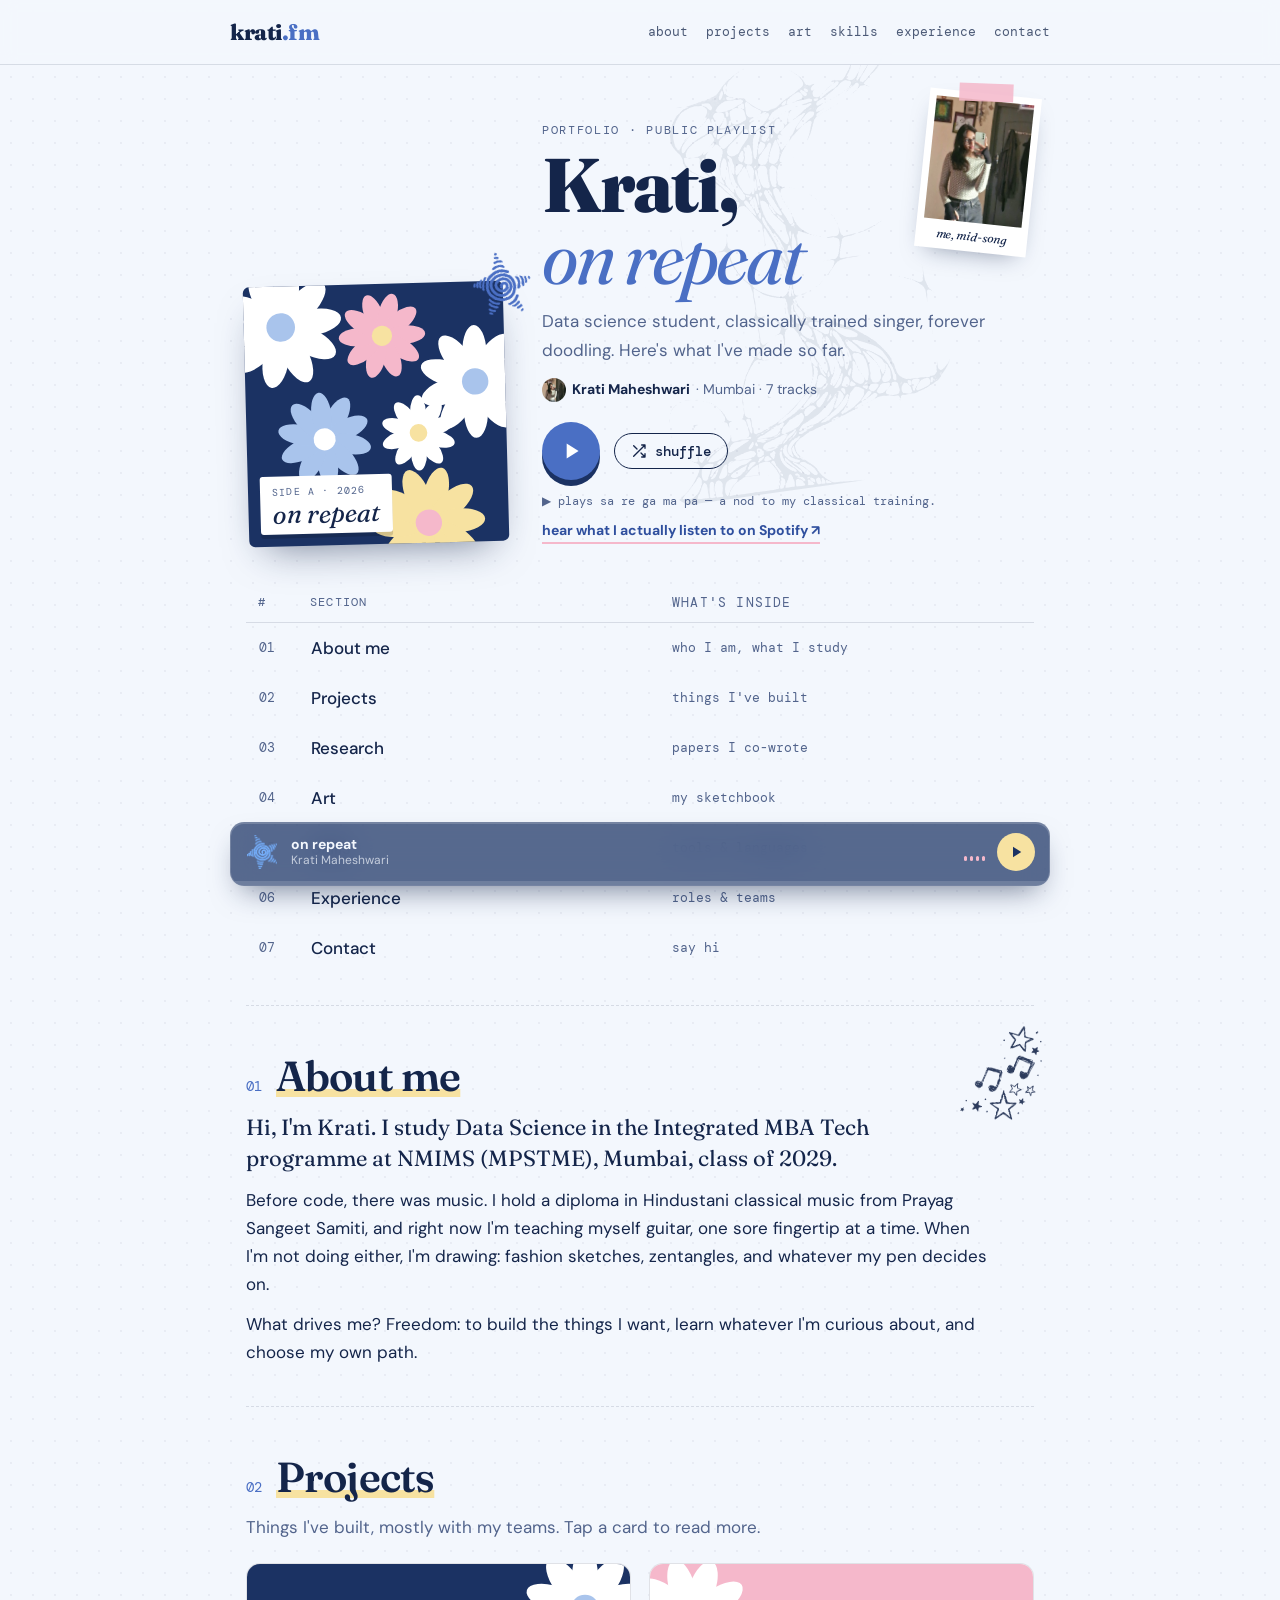
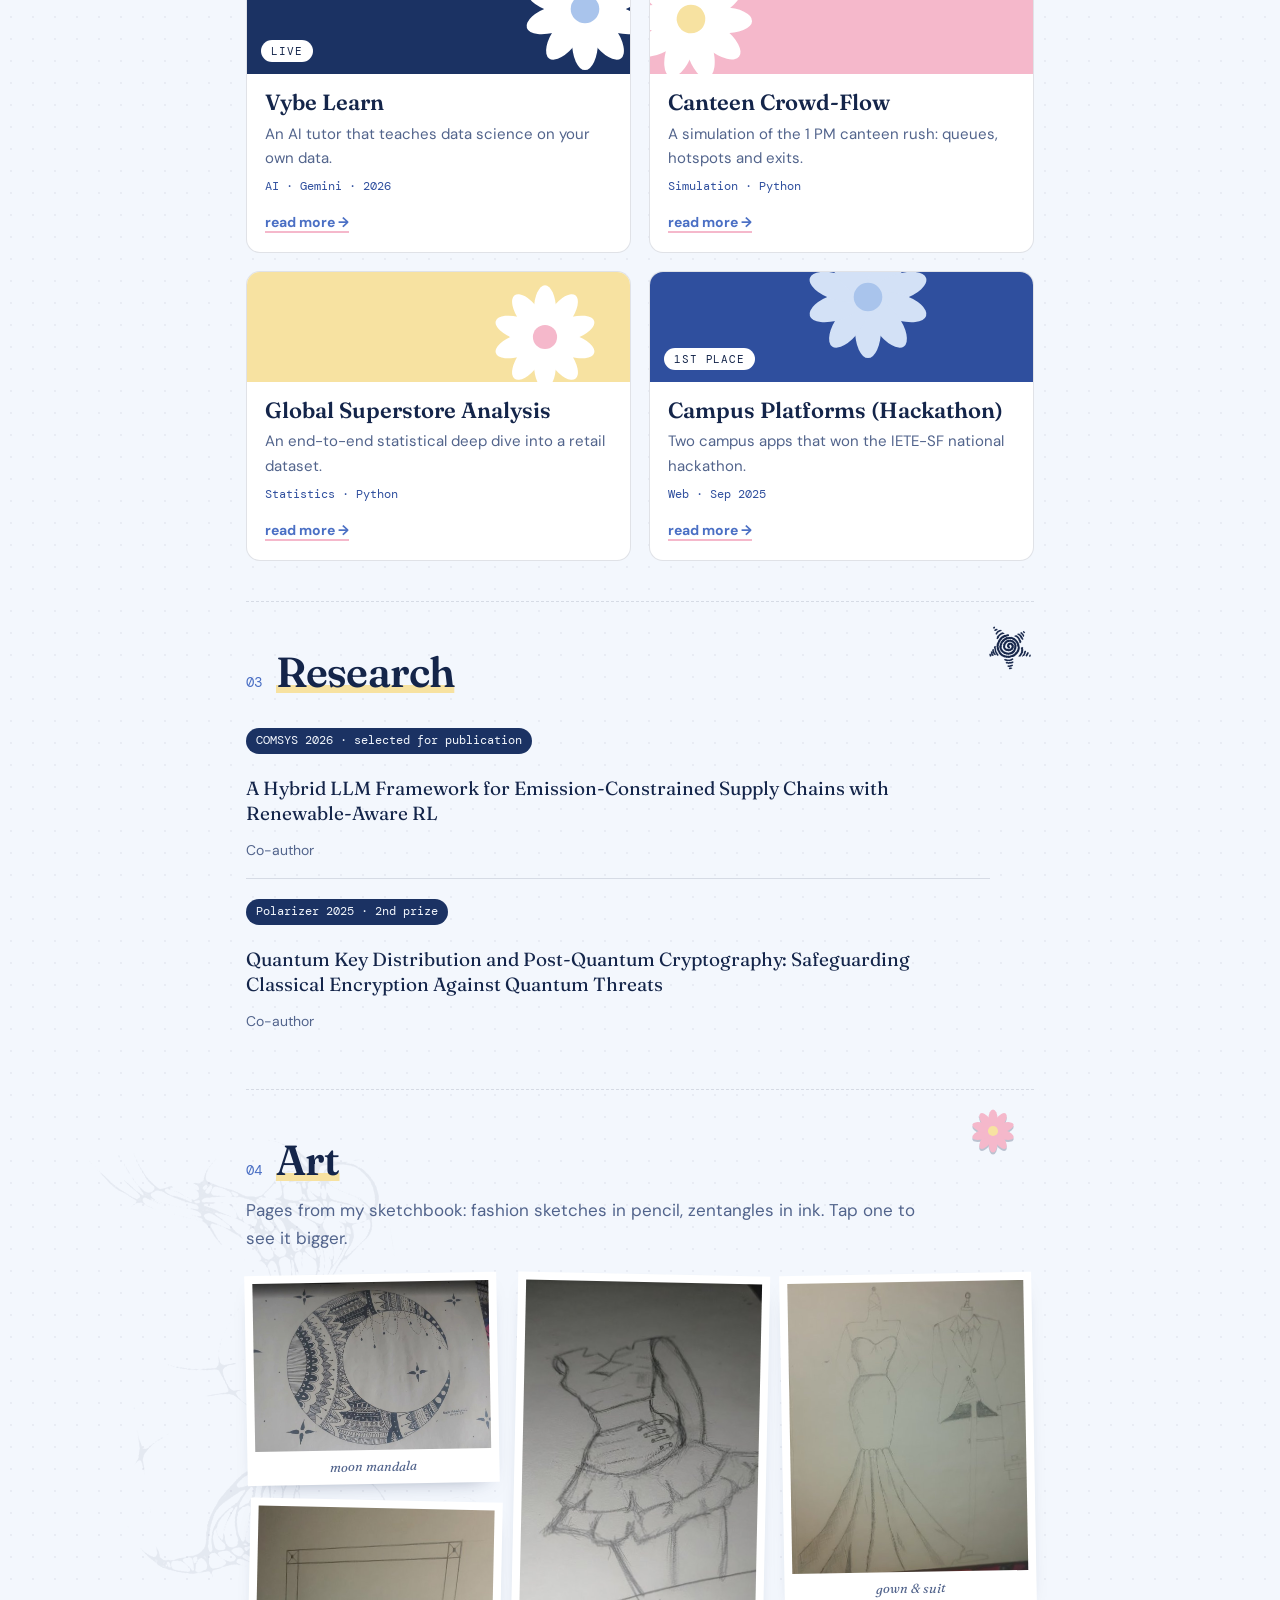
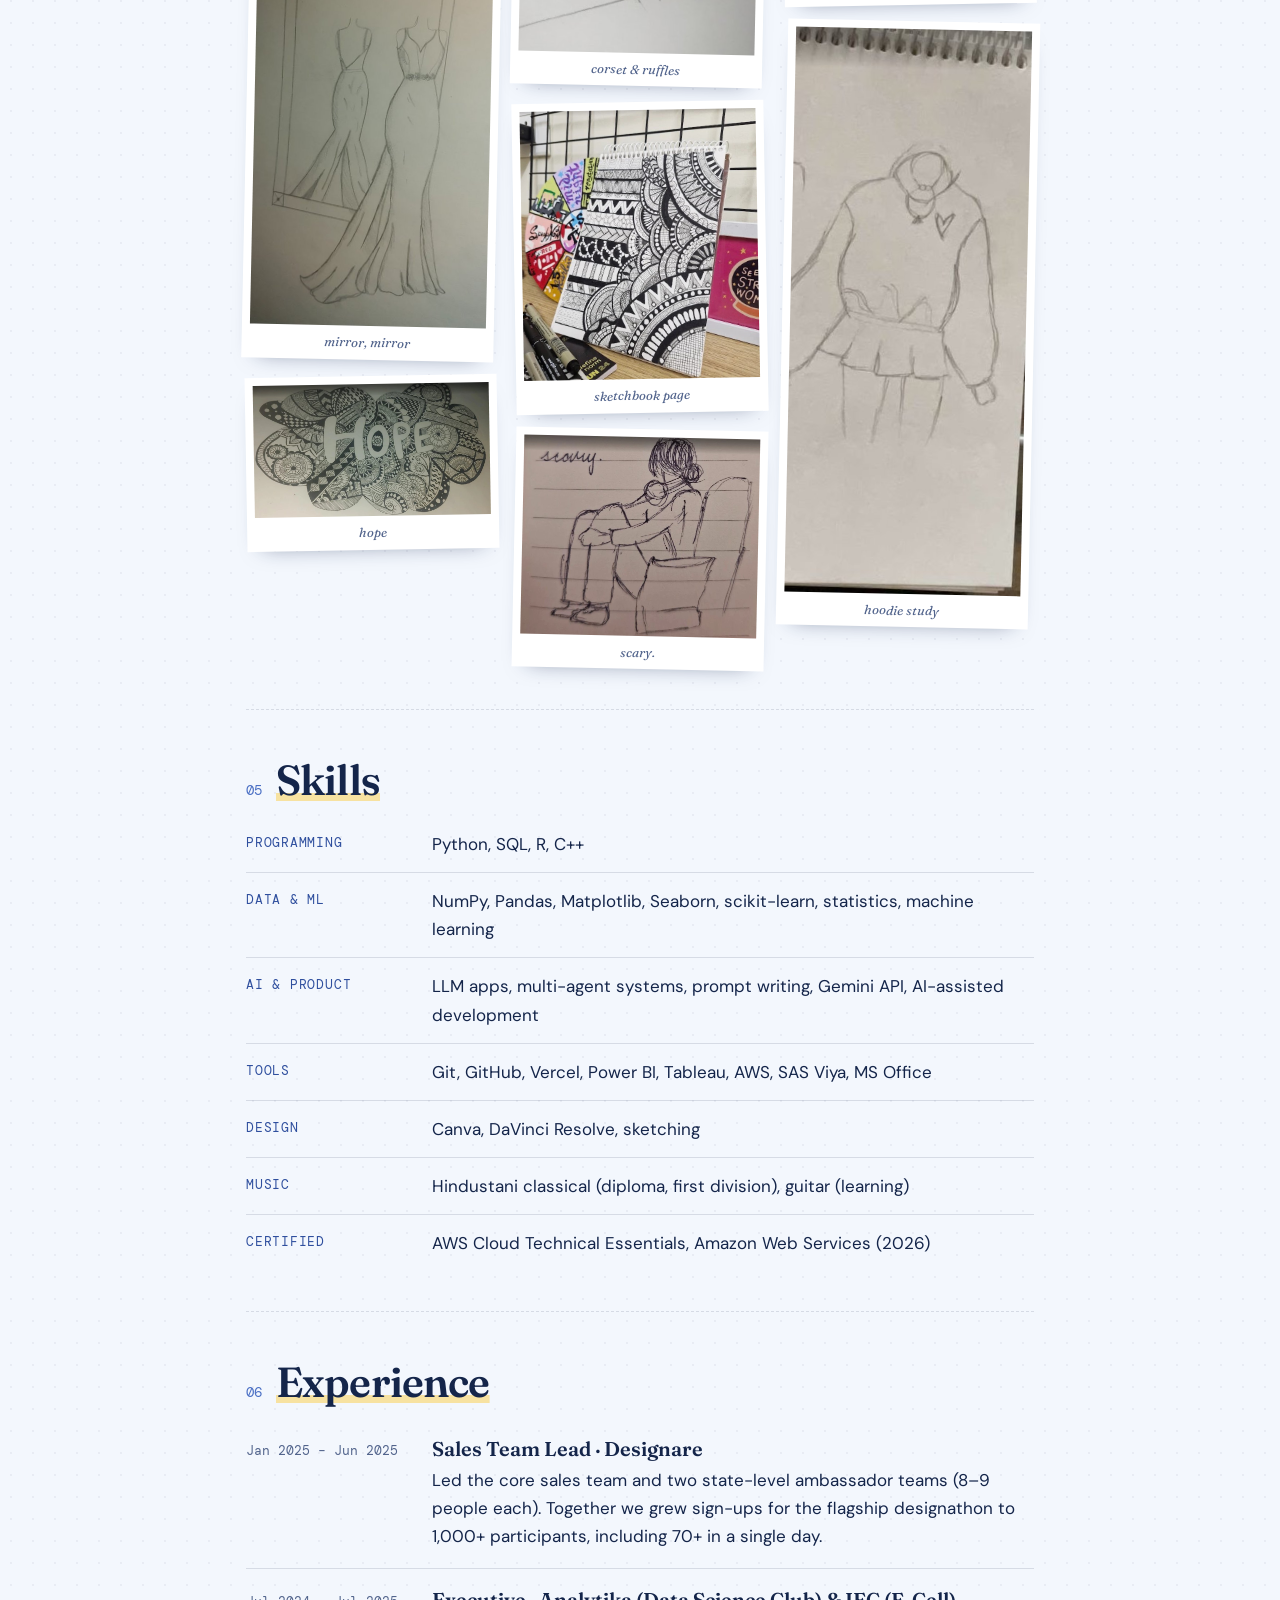
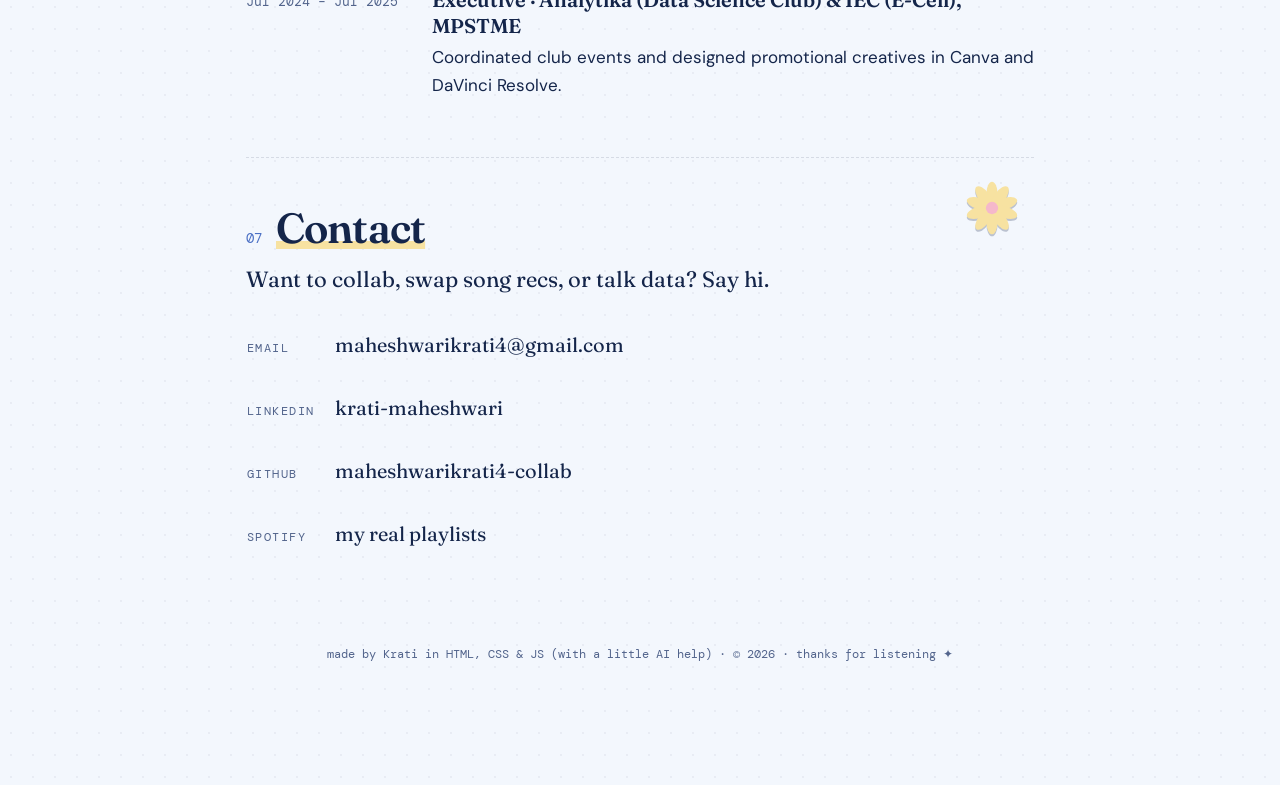
==== index.html @ 5bf576bb "Krati, on repeat: playlist-style portfolio Main page with about, projects, research, art, skills, ex" ====
<!doctype html>
<html lang="en">
<head>
  <meta charset="utf-8">
  <meta name="viewport" content="width=device-width, initial-scale=1">
  <title>Krati, on repeat</title>
  <meta name="description" content="Krati Maheshwari — data science student, musician-in-progress, sketchbook person. A portfolio that plays like a playlist.">
  <link rel="icon" href="assets/spiral-star-blue.png">
  <link rel="preconnect" href="https://fonts.googleapis.com">
  <link rel="preconnect" href="https://fonts.gstatic.com" crossorigin>
  <link href="https://fonts.googleapis.com/css2?family=Fraunces:ital,opsz,wght@0,9..144,400;0,9..144,600;0,9..144,800;1,9..144,400&family=DM+Sans:wght@400;500;700&family=DM+Mono:wght@400;500&display=swap" rel="stylesheet">
  <link rel="stylesheet" href="style.css?v=4">
</head>
<body>

  <!-- reusable daisy sticker, drawn in code -->
  <svg width="0" height="0" style="position:absolute" aria-hidden="true">
    <symbol id="daisy" viewBox="-50 -50 100 100">
      <g fill="var(--petal, #ffffff)">
        <ellipse rx="10" ry="22" cy="-25"/>
        <ellipse rx="10" ry="22" cy="-25" transform="rotate(36)"/>
        <ellipse rx="10" ry="22" cy="-25" transform="rotate(72)"/>
        <ellipse rx="10" ry="22" cy="-25" transform="rotate(108)"/>
        <ellipse rx="10" ry="22" cy="-25" transform="rotate(144)"/>
        <ellipse rx="10" ry="22" cy="-25" transform="rotate(180)"/>
        <ellipse rx="10" ry="22" cy="-25" transform="rotate(216)"/>
        <ellipse rx="10" ry="22" cy="-25" transform="rotate(252)"/>
        <ellipse rx="10" ry="22" cy="-25" transform="rotate(288)"/>
        <ellipse rx="10" ry="22" cy="-25" transform="rotate(324)"/>
      </g>
      <circle r="11" fill="var(--heart, #a9c4ec)"/>
    </symbol>
  </svg>

  <header class="topbar">
    <a class="brand" href="#top">krati<span>.fm</span></a>
    <nav aria-label="Sections">
      <a href="#about">about</a>
      <a href="#projects">projects</a>
      <a href="#art">art</a>
      <a href="#skills">skills</a>
      <a href="#experience">experience</a>
      <a href="#contact">contact</a>
    </nav>
  </header>

  <main id="top">

    <!-- ===== ALBUM HEADER ===== -->
    <section class="album">
      <img class="flow flow-hero" src="assets/flow-lines.png" alt="" aria-hidden="true">
      <div class="cover" aria-label="Playlist cover: white daisies on navy">
        <svg class="d d1"><use href="#daisy"/></svg>
        <svg class="d d2"><use href="#daisy"/></svg>
        <svg class="d d3"><use href="#daisy"/></svg>
        <svg class="d d4"><use href="#daisy"/></svg>
        <svg class="d d5"><use href="#daisy"/></svg>
        <svg class="d d6"><use href="#daisy"/></svg>
        <div class="cover-label">
          <span class="cover-kicker">side A · 2026</span>
          <span class="cover-title">on repeat</span>
        </div>
      </div>

      <div class="album-meta">
        <p class="eyebrow">portfolio · public playlist</p>
        <h1>Krati,<br><em>on repeat</em></h1>
        <p class="album-sub">Data science student, classically trained singer, forever doodling. Here's what I've made so far.</p>
        <p class="album-facts">
          <img class="avatar" src="assets/krati.jpg" alt="">
          <strong>Krati Maheshwari</strong> · Mumbai · 7 tracks
        </p>
        <div class="controls">
          <button class="play-big" id="playBig" aria-label="Play a little sargam">
            <svg viewBox="0 0 24 24" aria-hidden="true"><path class="icon-play" d="M8 5v14l11-7z"/><path class="icon-pause" d="M7 5h4v14H7zM13 5h4v14h-4z"/></svg>
          </button>
          <button class="ghost" id="shuffle" aria-label="Jump to a random section">
            <svg viewBox="0 0 24 24" aria-hidden="true"><path d="M16 3h5v5M4 20 21 3M21 16v5h-5M15 15l6 6M4 4l5 5" fill="none" stroke="currentColor" stroke-width="2" stroke-linecap="round" stroke-linejoin="round"/></svg>
            shuffle
          </button>
        </div>
        <p class="hint" id="hint">▶ plays sa re ga ma pa — a nod to my classical training.</p>
        <a class="spotify-link" href="https://open.spotify.com/user/66pj2uxs1p2r9oo7cxv0nlasn" target="_blank" rel="noopener">hear what I actually listen to on Spotify ↗</a>
      </div>

      <figure class="polaroid">
        <img src="assets/krati.jpg" alt="Mirror selfie of Krati in a cream knit top">
        <figcaption>me, mid-song</figcaption>
      </figure>
      <img class="sticker s-spiral" src="assets/spiral-star-blue.png" alt="" aria-hidden="true">
    </section>

    <!-- ===== TRACKLIST (doubles as the table of contents) ===== -->
    <section class="tracklist" aria-label="What's on this page">
      <div class="tl-head" aria-hidden="true">
        <span>#</span><span>section</span><span class="tl-album">what's inside</span>
      </div>
      <ol>
        <li><a href="#about"><span class="n">01</span><span class="t">About me</span><span class="tl-album">who I am, what I study</span></a></li>
        <li><a href="#projects"><span class="n">02</span><span class="t">Projects</span><span class="tl-album">things I've built</span></a></li>
        <li><a href="#research"><span class="n">03</span><span class="t">Research</span><span class="tl-album">papers I co-wrote</span></a></li>
        <li><a href="#art"><span class="n">04</span><span class="t">Art</span><span class="tl-album">my sketchbook</span></a></li>
        <li><a href="#skills"><span class="n">05</span><span class="t">Skills</span><span class="tl-album">tools &amp; languages</span></a></li>
        <li><a href="#experience"><span class="n">06</span><span class="t">Experience</span><span class="tl-album">roles &amp; teams</span></a></li>
        <li><a href="#contact"><span class="n">07</span><span class="t">Contact</span><span class="tl-album">say hi</span></a></li>
      </ol>
    </section>

    <!-- ===== 01 ABOUT ===== -->
    <section class="track" id="about" data-title="About me">
      <header class="track-head"><span class="n">01</span><h2>About me</h2></header>
      <div class="track-body">
        <p class="lead">Hi, I'm Krati. I study Data Science in the Integrated MBA Tech programme at NMIMS (MPSTME), Mumbai, class of 2029.</p>
        <p>Before code, there was music. I hold a diploma in Hindustani classical music from Prayag Sangeet Samiti, and right now I'm teaching myself guitar, one sore fingertip at a time. When I'm not doing either, I'm drawing: fashion sketches, zentangles, and whatever my pen decides on.</p>
        <p>What drives me? Freedom: to build the things I want, learn whatever I'm curious about, and choose my own path.</p>
      </div>
      <img class="sticker s-notes" src="assets/notes-doodle.png" alt="" aria-hidden="true">
    </section>

    <!-- ===== 02 PROJECTS ===== -->
    <section class="track" id="projects" data-title="Projects">
      <header class="track-head"><span class="n">02</span><h2>Projects</h2></header>
      <p class="section-sub">Things I've built, mostly with my teams. Tap a card to read more.</p>
      <div class="cards">
        <a class="card" href="projects/vybe-learn.html">
          <div class="card-cover c1">
            <svg class="cd"><use href="#daisy"/></svg>
            <span class="card-pill">live</span>
          </div>
          <div class="card-body">
            <h3>Vybe Learn</h3>
            <p>An AI tutor that teaches data science on your own data.</p>
            <span class="card-meta">AI · Gemini · 2026</span>
            <span class="card-more">read more →</span>
          </div>
        </a>
        <a class="card" href="projects/canteen-crowd-flow.html">
          <div class="card-cover c2"><svg class="cd"><use href="#daisy"/></svg></div>
          <div class="card-body">
            <h3>Canteen Crowd-Flow</h3>
            <p>A simulation of the 1 PM canteen rush: queues, hotspots and exits.</p>
            <span class="card-meta">Simulation · Python</span>
            <span class="card-more">read more →</span>
          </div>
        </a>
        <a class="card" href="projects/global-superstore.html">
          <div class="card-cover c3"><svg class="cd"><use href="#daisy"/></svg></div>
          <div class="card-body">
            <h3>Global Superstore Analysis</h3>
            <p>An end-to-end statistical deep dive into a retail dataset.</p>
            <span class="card-meta">Statistics · Python</span>
            <span class="card-more">read more →</span>
          </div>
        </a>
        <a class="card" href="projects/campus-hackathon.html">
          <div class="card-cover c4">
            <svg class="cd"><use href="#daisy"/></svg>
            <span class="card-pill">1st place</span>
          </div>
          <div class="card-body">
            <h3>Campus Platforms (Hackathon)</h3>
            <p>Two campus apps that won the IETE-SF national hackathon.</p>
            <span class="card-meta">Web · Sep 2025</span>
            <span class="card-more">read more →</span>
          </div>
        </a>
      </div>
    </section>

    <!-- ===== 03 RESEARCH ===== -->
    <section class="track" id="research" data-title="Research">
      <header class="track-head"><span class="n">03</span><h2>Research</h2></header>
      <div class="track-body">
        <div class="paper">
          <p class="badge">COMSYS 2026 · selected for publication</p>
          <p class="paper-title">A Hybrid LLM Framework for Emission-Constrained Supply Chains with Renewable-Aware RL</p>
          <p class="muted">Co-author</p>
        </div>
        <div class="paper">
          <p class="badge">Polarizer 2025 · 2nd prize</p>
          <p class="paper-title">Quantum Key Distribution and Post-Quantum Cryptography: Safeguarding Classical Encryption Against Quantum Threats</p>
          <p class="muted">Co-author</p>
        </div>
      </div>
      <img class="sticker s-spiral-sm" src="assets/spiral-star.png" alt="" aria-hidden="true">
    </section>

    <!-- ===== 04 ART ===== -->
    <section class="track" id="art" data-title="Art">
      <img class="flow flow-art" src="assets/flow-lines.png" alt="" aria-hidden="true">
      <header class="track-head"><span class="n">04</span><h2>Art</h2></header>
      <p class="section-sub">Pages from my sketchbook: fashion sketches in pencil, zentangles in ink. Tap one to see it bigger.</p>
      <div class="gallery">
        <button class="art-item" data-full="assets/art/moon-mandala.jpg"><img src="assets/art/moon-mandala.jpg" alt="Ink mandala in the shape of a crescent moon with four-point stars" loading="lazy"><span>moon mandala</span></button>
        <button class="art-item" data-full="assets/art/gowns-frame.jpg"><img src="assets/art/gowns-frame.jpg" alt="Pencil sketch of a mermaid gown in front of a mirror showing its open back" loading="lazy"><span>mirror, mirror</span></button>
        <button class="art-item" data-full="assets/art/hope-zentangle.jpg"><img src="assets/art/hope-zentangle.jpg" alt="Zentangle cloud of patterns surrounding the word HOPE" loading="lazy"><span>hope</span></button>
        <button class="art-item" data-full="assets/art/corset-sketch.jpg"><img src="assets/art/corset-sketch.jpg" alt="Pencil sketch of a corset top with a ruffled skirt" loading="lazy"><span>corset &amp; ruffles</span></button>
        <button class="art-item" data-full="assets/art/sketchbook-zentangle.jpg"><img src="assets/art/sketchbook-zentangle.jpg" alt="Black and white zentangle page in a spiral sketchbook" loading="lazy"><span>sketchbook page</span></button>
        <button class="art-item" data-full="assets/art/scary-sketch.jpg"><img src="assets/art/scary-sketch.jpg" alt="Pen sketch of a girl with headphones hugging her knees on a chair, labelled scary" loading="lazy"><span>scary.</span></button>
        <button class="art-item" data-full="assets/art/gown-and-suit.jpg"><img src="assets/art/gown-and-suit.jpg" alt="Pencil sketch of a strapless gown and a suit on mannequins" loading="lazy"><span>gown &amp; suit</span></button>
        <button class="art-item" data-full="assets/art/hoodie-sketch.jpg"><img src="assets/art/hoodie-sketch.jpg" alt="Pencil sketch of an oversized hoodie with a heart and a short skirt" loading="lazy"><span>hoodie study</span></button>
      </div>
      <svg class="sticker-svg s-daisy-b" aria-hidden="true"><use href="#daisy"/></svg>
    </section>

    <!-- ===== 05 SKILLS ===== -->
    <section class="track" id="skills" data-title="Skills">
      <header class="track-head"><span class="n">05</span><h2>Skills</h2></header>
      <dl class="skill-list">
        <div><dt>Programming</dt><dd>Python, SQL, R, C++</dd></div>
        <div><dt>Data &amp; ML</dt><dd>NumPy, Pandas, Matplotlib, Seaborn, scikit-learn, statistics, machine learning</dd></div>
        <div><dt>AI &amp; product</dt><dd>LLM apps, multi-agent systems, prompt writing, Gemini API, AI-assisted development</dd></div>
        <div><dt>Tools</dt><dd>Git, GitHub, Vercel, Power BI, Tableau, AWS, SAS Viya, MS Office</dd></div>
        <div><dt>Design</dt><dd>Canva, DaVinci Resolve, sketching</dd></div>
        <div><dt>Music</dt><dd>Hindustani classical (diploma, first division), guitar (learning)</dd></div>
        <div><dt>Certified</dt><dd>AWS Cloud Technical Essentials, Amazon Web Services (2026)</dd></div>
      </dl>
    </section>

    <!-- ===== 06 EXPERIENCE ===== -->
    <section class="track" id="experience" data-title="Experience">
      <header class="track-head"><span class="n">06</span><h2>Experience</h2></header>
      <ol class="timeline">
        <li>
          <span class="when">Jan 2025 – Jun 2025</span>
          <div>
            <h3>Sales Team Lead · Designare</h3>
            <p>Led the core sales team and two state-level ambassador teams (8–9 people each). Together we grew sign-ups for the flagship designathon to 1,000+ participants, including 70+ in a single day.</p>
          </div>
        </li>
        <li>
          <span class="when">Jul 2024 – Jul 2025</span>
          <div>
            <h3>Executive · Analytika (Data Science Club) &amp; IEC (E-Cell), MPSTME</h3>
            <p>Coordinated club events and designed promotional creatives in Canva and DaVinci Resolve.</p>
          </div>
        </li>
      </ol>
    </section>

    <!-- ===== 07 CONTACT ===== -->
    <section class="track outro" id="contact" data-title="Contact">
      <header class="track-head"><span class="n">07</span><h2>Contact</h2></header>
      <div class="track-body">
        <p class="lead">Want to collab, swap song recs, or talk data? Say hi.</p>
        <ul class="contact">
          <li><a href="mailto:maheshwarikrati4@gmail.com"><span>email</span>maheshwarikrati4@gmail.com</a></li>
          <li><a href="https://www.linkedin.com/in/krati-maheshwari-b14067314" target="_blank" rel="noopener"><span>linkedin</span>krati-maheshwari</a></li>
          <li><a href="https://github.com/maheshwarikrati4-collab" target="_blank" rel="noopener"><span>github</span>maheshwarikrati4-collab</a></li>
          <li><a href="https://open.spotify.com/user/66pj2uxs1p2r9oo7cxv0nlasn" target="_blank" rel="noopener"><span>spotify</span>my real playlists</a></li>
        </ul>
      </div>
      <svg class="sticker-svg s-daisy-c" aria-hidden="true"><use href="#daisy"/></svg>
    </section>

    <footer class="foot">
      <p>made by Krati in HTML, CSS &amp; JS (with a little AI help) · © 2026 · thanks for listening ✦</p>
    </footer>
  </main>

  <!-- art lightbox -->
  <dialog class="lightbox" id="lightbox">
    <button class="lb-close" aria-label="Close">×</button>
    <img id="lbImg" src="assets/art/moon-mandala.jpg" alt="">
    <p id="lbCap"></p>
  </dialog>

  <!-- ===== NOW PLAYING BAR ===== -->
  <div class="nowbar" role="region" aria-label="Now playing">
    <img class="nb-cover" src="assets/spiral-star-blue.png" alt="" aria-hidden="true">
    <div class="nb-text">
      <span class="nb-title" id="nbTitle">on repeat</span>
      <span class="nb-artist">Krati Maheshwari</span>
    </div>
    <div class="eq" aria-hidden="true"><i></i><i></i><i></i><i></i></div>
    <button class="nb-play" id="playSmall" aria-label="Play a little sargam">
      <svg viewBox="0 0 24 24" aria-hidden="true"><path class="icon-play" d="M8 5v14l11-7z"/><path class="icon-pause" d="M7 5h4v14H7zM13 5h4v14h-4z"/></svg>
    </button>
    <div class="nb-progress" aria-hidden="true"><span id="nbBar"></span></div>
  </div>

  <script src="script.js?v=4"></script>
  <script src="notes.js?v=4"></script>
</body>
</html>
---- style.css ----
/* shades of blue, with pink and butter-yellow accents */
:root {
  --paper: #f3f7fd;
  --paper-2: #e3ecf9;
  --white: #ffffff;
  --ink: #14254a;
  --ink-soft: #52648c;
  --navy: #1b3263;
  --blue: #4a6fc4;
  --blue-deep: #2f4f9e;
  --sky: #a9c4ec;
  --powder: #d3e1f6;
  --pink: #f5b8cb;
  --pink-soft: #fbe1e9;
  --butter: #f7e2a1;
  --butter-soft: #fcf1cf;
  --line: rgba(20, 37, 74, 0.13);

  --serif: "Fraunces", Georgia, serif;
  --sans: "DM Sans", system-ui, sans-serif;
  --mono: "DM Mono", ui-monospace, monospace;

  --wrap: 820px;
}

* { box-sizing: border-box; margin: 0; padding: 0; }

html { scroll-behavior: smooth; scroll-padding-top: 72px; }

body {
  background: var(--paper);
  color: var(--ink);
  font-family: var(--sans);
  font-size: 17px;
  line-height: 1.65;
  overflow-x: clip;
  padding-bottom: 96px; /* room for the now-playing bar */
  background-image: radial-gradient(rgba(20, 37, 74, 0.05) 1px, transparent 1px);
  background-size: 22px 22px;
}

img { max-width: 100%; display: block; }
a { color: inherit; }
em { font-style: italic; }
button { font: inherit; }

/* ---------- top bar ---------- */
.topbar {
  position: sticky; top: 0; z-index: 20;
  display: flex; justify-content: space-between; align-items: center;
  gap: 16px;
  padding: 14px max(16px, calc((100vw - var(--wrap)) / 2));
  background: color-mix(in srgb, var(--paper) 88%, transparent);
  backdrop-filter: blur(8px);
  border-bottom: 1px solid var(--line);
}
.brand { font-family: var(--serif); font-weight: 800; font-size: 22px; text-decoration: none; letter-spacing: -0.02em; flex-shrink: 0; }
.brand span { color: var(--blue); }
.topbar nav { display: flex; gap: 18px; font-family: var(--mono); font-size: 13px; overflow-x: auto; scrollbar-width: none; }
.topbar nav::-webkit-scrollbar { display: none; }
.topbar nav a { text-decoration: none; opacity: .75; white-space: nowrap; }
.topbar nav a:hover { opacity: 1; color: var(--blue); }

main { max-width: var(--wrap); margin: 0 auto; padding: 0 16px; position: relative; }

/* ---------- album header ---------- */
.album {
  position: relative;
  display: grid;
  grid-template-columns: 260px 1fr;
  gap: 36px;
  align-items: end;
  padding: 56px 0 40px;
}

.cover {
  position: relative;
  aspect-ratio: 1;
  background: var(--navy);
  border-radius: 6px;
  overflow: hidden;
  box-shadow: 0 18px 40px -18px rgba(20, 37, 74, .6);
  transform: rotate(-1.5deg);
}
.cover .d { position: absolute; }
.cover .d1 { left: -28px; top: -24px; width: 130px; height: 130px; transform: rotate(10deg); }
.cover .d2 { left: 92px; top: 6px; width: 92px; height: 92px; transform: rotate(-20deg); --petal: var(--pink); --heart: var(--butter); }
.cover .d3 { right: -30px; top: 40px; width: 120px; height: 120px; }
.cover .d4 { left: 28px; top: 104px; width: 100px; height: 100px; transform: rotate(30deg); --petal: var(--sky); --heart: var(--white); }
.cover .d5 { left: 132px; top: 110px; width: 80px; height: 80px; --heart: var(--butter); }
.cover .d6 { right: 20px; bottom: -40px; width: 120px; height: 120px; transform: rotate(15deg); --petal: var(--butter); --heart: var(--pink); }
.cover-label {
  position: absolute; left: 12px; bottom: 12px;
  background: var(--white);
  padding: 8px 12px 6px;
  border-radius: 3px;
  display: flex; flex-direction: column;
  box-shadow: 0 4px 0 rgba(0,0,0,.15);
}
.cover-kicker { font-family: var(--mono); font-size: 10px; letter-spacing: .12em; text-transform: uppercase; color: var(--ink-soft); }
.cover-title { font-family: var(--serif); font-style: italic; font-size: 26px; line-height: 1.05; }

.eyebrow { font-family: var(--mono); font-size: 12px; letter-spacing: .14em; text-transform: uppercase; color: var(--ink-soft); }
.album h1 {
  font-family: var(--serif);
  font-weight: 800;
  font-size: clamp(44px, 8vw, 76px);
  line-height: .95;
  letter-spacing: -0.03em;
  margin: 8px 0 14px;
}
.album h1 em { font-weight: 400; color: var(--blue); }
.album-sub { color: var(--ink-soft); max-width: 38ch; }
.album-facts { display: flex; align-items: center; flex-wrap: wrap; gap: 6px; font-size: 14px; margin-top: 14px; color: var(--ink-soft); }
.album-facts strong { color: var(--ink); }
.avatar { width: 24px; height: 24px; border-radius: 50%; object-fit: cover; object-position: 50% 20%; }

.controls { display: flex; align-items: center; gap: 14px; margin-top: 20px; }
.play-big {
  width: 58px; height: 58px; border-radius: 50%; border: 0; cursor: pointer;
  background: var(--blue); color: var(--white);
  display: grid; place-items: center;
  box-shadow: 0 6px 0 var(--navy);
  transition: transform .15s ease, box-shadow .15s ease;
}
.play-big:hover { transform: translateY(-2px); }
.play-big:active { transform: translateY(3px); box-shadow: 0 2px 0 var(--navy); }
.play-big svg, .nb-play svg { width: 26px; height: 26px; fill: currentColor; }
.icon-pause { display: none; }
.is-playing .icon-play { display: none; }
.is-playing .icon-pause { display: inline; }

.ghost {
  display: inline-flex; align-items: center; gap: 8px;
  font: 500 14px var(--mono);
  background: transparent; color: var(--ink);
  border: 1.5px solid var(--ink); border-radius: 999px;
  padding: 8px 16px; cursor: pointer;
}
.ghost svg { width: 16px; height: 16px; }
.ghost:hover { background: var(--ink); color: var(--paper); }
.hint { font-family: var(--mono); font-size: 12px; color: var(--ink-soft); margin-top: 12px; }
.spotify-link {
  display: inline-block; margin-top: 8px; font-size: 14px; font-weight: 700;
  color: var(--blue-deep); text-decoration: none; border-bottom: 2px solid var(--pink);
}
.spotify-link:hover { color: var(--blue); }

/* small polaroid — present, not the headline */
.polaroid {
  position: absolute; right: 0; top: 28px;
  width: 112px;
  background: var(--white);
  padding: 7px 7px 6px;
  box-shadow: 0 10px 24px -12px rgba(20,37,74,.5);
  transform: rotate(6deg);
}
.polaroid::before { /* washi tape */
  content: ""; position: absolute; left: 50%; top: -10px;
  width: 54px; height: 18px; transform: translateX(-50%) rotate(-4deg);
  background: color-mix(in srgb, var(--pink) 85%, transparent);
}
.polaroid img { aspect-ratio: 4/5; object-fit: cover; object-position: 50% 25%; }
.polaroid figcaption { font-family: var(--serif); font-style: italic; font-size: 12px; text-align: center; margin-top: 4px; }

/* the flowing line drawing, used as a quiet background design */
.flow { position: absolute; pointer-events: none; user-select: none; opacity: .09; z-index: -1; }
.flow-hero { width: 300px; right: 90px; top: -10px; transform: rotate(-8deg); }
.flow-art { width: 360px; left: -140px; top: 40px; transform: scaleX(-1) rotate(10deg); opacity: .07; }

/* ---------- stickers ---------- */
.sticker, .sticker-svg { position: absolute; pointer-events: none; user-select: none; }
.s-spiral { width: 54px; left: 228px; bottom: 268px; transform: rotate(12deg); }
.s-notes { width: 74px; right: -6px; top: 18px; transform: rotate(8deg); opacity: .9; }
.s-spiral-sm { width: 40px; right: 6px; top: 22px; transform: rotate(-14deg); }
.sticker-svg { --petal: var(--white); --heart: var(--blue); width: 46px; height: 46px; filter: drop-shadow(0 2px 0 rgba(20,37,74,.25)); }
.s-daisy-b { right: 18px; top: 18px; --petal: var(--pink); --heart: var(--butter); }
.s-daisy-c { right: 14px; top: 22px; width: 56px; height: 56px; --petal: var(--butter); --heart: var(--pink); }

/* ---------- tracklist / table of contents ---------- */
.tracklist { padding: 8px 0 32px; }
.tl-head, .tracklist a {
  display: grid;
  grid-template-columns: 40px 1fr 1fr;
  gap: 12px; align-items: center;
}
.tl-head {
  font-family: var(--mono); font-size: 12px; letter-spacing: .1em; text-transform: uppercase;
  color: var(--ink-soft); padding: 0 12px 8px; border-bottom: 1px solid var(--line);
}
.tracklist ol { list-style: none; }
.tracklist a {
  text-decoration: none; padding: 10px 12px; border-radius: 8px;
  transition: background .15s ease;
}
.tracklist a:hover { background: var(--paper-2); }
.tracklist a.active { background: var(--pink-soft); }
.tracklist .n, .tl-album { font-family: var(--mono); font-size: 13px; color: var(--ink-soft); }
.tracklist .t { font-weight: 500; }
.tracklist a.active .t, .tracklist a.active .n { color: var(--blue); }

/* ---------- each section ---------- */
.track {
  position: relative;
  padding: 48px 0 40px;
  border-top: 1px dashed var(--line);
}
.track-head { display: flex; align-items: baseline; gap: 14px; margin-bottom: 14px; padding-right: 64px; }
.track-head .n { font-family: var(--mono); font-size: 14px; color: var(--blue); }
.track-head h2 {
  font-family: var(--serif); font-weight: 600;
  font-size: clamp(30px, 5vw, 42px); line-height: 1.05; letter-spacing: -0.02em;
}
.section-sub { color: var(--ink-soft); margin-bottom: 22px; max-width: 56ch; }

.track-body { max-width: 62ch; }
.track-body p + p { margin-top: 12px; }
.lead { font-family: var(--serif); font-size: 22px; line-height: 1.4; }
.badge {
  display: inline-block; font-family: var(--mono); font-size: 12px;
  background: var(--navy); color: var(--paper);
  padding: 3px 10px; border-radius: 999px; margin-bottom: 10px;
}
.muted { color: var(--ink-soft); font-size: 14px; }

/* project cards */
.cards { display: grid; grid-template-columns: 1fr 1fr; gap: 18px; }
.card {
  display: flex; flex-direction: column;
  background: var(--white); border: 1px solid var(--line); border-radius: 14px;
  overflow: hidden; text-decoration: none;
  transition: transform .2s ease, box-shadow .2s ease;
}
.card:hover, .card:focus-visible { transform: translateY(-4px) rotate(-.4deg); box-shadow: 0 16px 30px -18px rgba(20,37,74,.55); }
.card-cover { position: relative; height: 110px; overflow: hidden; }
.card-cover .cd { position: absolute; width: 130px; height: 130px; right: -20px; top: -20px; }
.c1 { background: var(--navy); }
.c2 { background: var(--pink); --heart: var(--butter); }
.c3 { background: var(--butter); --heart: var(--pink); }
.c4 { background: var(--blue-deep); --petal: var(--powder); }
.c2 .cd { left: -24px; right: auto; top: -10px; transform: rotate(20deg); }
.c3 .cd { right: 30px; top: 10px; width: 110px; height: 110px; }
.c4 .cd { left: 40%; right: auto; top: -40px; }
.card-pill {
  position: absolute; left: 14px; bottom: 12px;
  font-family: var(--mono); font-size: 11px; letter-spacing: .08em; text-transform: uppercase;
  background: var(--white); color: var(--ink); padding: 2px 10px; border-radius: 999px;
}
.card-body { padding: 16px 18px 18px; display: flex; flex-direction: column; gap: 6px; flex: 1; }
.card-body h3 { font-family: var(--serif); font-weight: 600; font-size: 22px; line-height: 1.15; }
.card-body p { font-size: 15px; color: var(--ink-soft); }
.card-meta { font-family: var(--mono); font-size: 12px; color: var(--blue-deep); }
.card-more { margin-top: auto; padding-top: 8px; font-weight: 700; font-size: 14px; color: var(--blue); }

/* research */
.paper { padding: 16px 0; border-bottom: 1px solid var(--line); }
.paper:last-child { border-bottom: 0; }
.paper-title { font-family: var(--serif); font-size: 19px; line-height: 1.35; }

/* art gallery */
.gallery { columns: 3 200px; column-gap: 16px; }
.art-item {
  display: block; width: 100%; margin: 0 0 16px; break-inside: avoid;
  background: var(--white); border: 0; padding: 8px 8px 6px; cursor: zoom-in;
  box-shadow: 0 10px 22px -16px rgba(20,37,74,.55);
  transition: transform .2s ease;
  text-align: center;
}
.art-item:nth-child(odd) { transform: rotate(-1deg); }
.art-item:nth-child(even) { transform: rotate(1.2deg); }
.art-item:hover { transform: rotate(0) scale(1.02); }
.art-item span { display: block; font-family: var(--serif); font-style: italic; font-size: 13px; color: var(--ink-soft); margin-top: 6px; }

.lightbox {
  border: 0; padding: 12px 12px 8px; background: var(--white);
  max-width: min(92vw, 760px); margin: auto;
  box-shadow: 0 30px 60px -20px rgba(20,37,74,.6);
}
.lightbox::backdrop { background: rgba(20, 37, 74, .7); }
.lightbox img { max-height: 78vh; width: auto; margin: 0 auto; }
.lightbox p { font-family: var(--serif); font-style: italic; text-align: center; margin-top: 6px; color: var(--ink-soft); }
.lb-close {
  position: absolute; right: 8px; top: 6px; width: 34px; height: 34px; border-radius: 50%;
  border: 0; background: var(--navy); color: var(--white); font-size: 22px; line-height: 1; cursor: pointer;
}

/* skills */
.skill-list div {
  display: grid; grid-template-columns: 170px 1fr; gap: 16px;
  padding: 14px 0; border-bottom: 1px solid var(--line);
}
.skill-list div:last-child { border-bottom: 0; }
.skill-list dt { font-family: var(--mono); font-size: 13px; letter-spacing: .06em; text-transform: uppercase; color: var(--blue-deep); padding-top: 2px; }

/* experience */
.timeline { list-style: none; }
.timeline li {
  display: grid; grid-template-columns: 170px 1fr; gap: 16px;
  padding: 18px 0; border-bottom: 1px solid var(--line);
}
.timeline li:last-child { border-bottom: 0; }
.when { font-family: var(--mono); font-size: 13px; color: var(--ink-soft); padding-top: 4px; }
.timeline h3 { font-family: var(--serif); font-weight: 600; font-size: 20px; line-height: 1.3; margin-bottom: 4px; }

/* contact */
.contact { list-style: none; margin-top: 18px; }
.contact a {
  display: flex; gap: 16px; align-items: baseline; flex-wrap: wrap;
  padding: 14px 0; border-bottom: 1px solid var(--line);
  text-decoration: none; font-family: var(--serif); font-size: 20px;
  overflow-wrap: anywhere;
}
.contact a span { font-family: var(--mono); font-size: 12px; text-transform: uppercase; letter-spacing: .12em; color: var(--ink-soft); width: 72px; flex-shrink: 0; }
.contact a:hover { color: var(--blue); }

.foot { padding: 40px 0 24px; text-align: center; font-family: var(--mono); font-size: 12px; color: var(--ink-soft); }

/* ---------- now playing bar ---------- */
.nowbar {
  position: fixed; left: 50%; bottom: 14px; transform: translateX(-50%);
  z-index: 30;
  width: min(var(--wrap), calc(100% - 24px));
  display: flex; align-items: center; gap: 12px;
  background: var(--navy); color: var(--paper);
  padding: 10px 14px 14px; border-radius: 14px;
  box-shadow: 0 14px 30px -12px rgba(20,37,74,.6);
  overflow: hidden;
}
.nb-cover { width: 34px; height: 34px; object-fit: contain; filter: brightness(1.6); }
.nb-text { display: flex; flex-direction: column; min-width: 0; flex: 1; line-height: 1.25; }
.nb-title { font-weight: 700; font-size: 14px; white-space: nowrap; overflow: hidden; text-overflow: ellipsis; }
.nb-artist { font-size: 12px; opacity: .7; }
.nb-play {
  width: 38px; height: 38px; border-radius: 50%; border: 0; cursor: pointer;
  background: var(--butter); color: var(--navy); display: grid; place-items: center; flex-shrink: 0;
}
.nb-play svg { width: 18px; height: 18px; }
.nb-progress { position: absolute; left: 0; right: 0; bottom: 0; height: 4px; background: rgba(243,247,253,.15); }
.nb-progress span { display: block; height: 100%; width: 0; background: var(--pink); transition: width .1s linear; }

.eq { display: flex; gap: 3px; align-items: flex-end; height: 18px; }
.eq i { width: 3px; height: 30%; background: var(--pink); border-radius: 2px; }
.is-playing .eq i { animation: bounce .9s ease-in-out infinite; }
.is-playing .eq i:nth-child(2) { animation-delay: -.3s; }
.is-playing .eq i:nth-child(3) { animation-delay: -.6s; }
.is-playing .eq i:nth-child(4) { animation-delay: -.15s; }
@keyframes bounce { 0%,100% { height: 25%; } 50% { height: 100%; } }

/* ---------- project detail pages ---------- */
.project-page { padding-bottom: 24px; }
.p-hero { display: grid; grid-template-columns: 180px 1fr; gap: 28px; align-items: center; padding: 48px 0 28px; }
.p-cover { height: auto; aspect-ratio: 1; border-radius: 10px; transform: rotate(-2deg); box-shadow: 0 16px 30px -16px rgba(20,37,74,.6); }
.p-cover .cd { width: 150px; height: 150px; }
.p-hero h1 { font-family: var(--serif); font-weight: 800; font-size: clamp(36px, 6vw, 56px); line-height: 1; letter-spacing: -0.02em; margin: 8px 0 10px; }
.facts {
  display: grid; grid-template-columns: repeat(auto-fit, minmax(160px, 1fr)); gap: 12px;
  background: var(--butter-soft); border: 1px solid var(--line); border-radius: 14px; padding: 16px 18px;
}
.facts dt { font-family: var(--mono); font-size: 11px; letter-spacing: .1em; text-transform: uppercase; color: var(--ink-soft); }
.facts dd { font-weight: 500; }
.p-section { padding: 30px 0 4px; max-width: 64ch; }
.p-section h2 { font-family: var(--serif); font-weight: 600; font-size: 26px; margin-bottom: 10px; }
.p-section p + p { margin-top: 10px; }
.did { padding-left: 20px; }
.did li + li { margin-top: 6px; }
.did li::marker { color: var(--pink); }
.chips { display: flex; flex-wrap: wrap; gap: 8px; list-style: none; }
.chips li { font-family: var(--mono); font-size: 13px; background: var(--powder); padding: 3px 12px; border-radius: 999px; }
.chips li:nth-child(3n+2) { background: var(--pink-soft); }
.chips li:nth-child(3n) { background: var(--butter-soft); }
.p-actions { display: flex; flex-wrap: wrap; gap: 12px; padding: 32px 0; }
.btn {
  display: inline-block; text-decoration: none; font-weight: 700;
  background: var(--blue); color: var(--white); padding: 12px 22px; border-radius: 999px;
  box-shadow: 0 5px 0 var(--navy); transition: transform .15s ease;
}
.btn:hover { transform: translateY(-2px); }
.btn-ghost { background: transparent; color: var(--ink); border: 1.5px solid var(--ink); box-shadow: none; }
.p-nav { display: grid; grid-template-columns: 1fr 1fr; gap: 12px; border-top: 1px dashed var(--line); padding-top: 20px; }
.p-nav a { text-decoration: none; font-family: var(--serif); font-size: 18px; padding: 12px 0; }
.p-nav a:last-child { text-align: right; }
.p-nav span { display: block; font-family: var(--mono); font-size: 11px; letter-spacing: .1em; text-transform: uppercase; color: var(--ink-soft); }
.p-nav a:hover { color: var(--blue); }

/* gentle float for stickers */
@media (prefers-reduced-motion: no-preference) {
  .sticker, .sticker-svg { animation: float 6s ease-in-out infinite; }
  .s-notes { animation-delay: -2s; }
  .sticker-svg { animation-delay: -4s; }
}
@keyframes float { 0%,100% { translate: 0 0; } 50% { translate: 0 -5px; } }
@media (prefers-reduced-motion: reduce) {
  html { scroll-behavior: auto; }
  .is-playing .eq i { animation: none; height: 70%; }
  .card, .art-item, .btn { transition: none; }
}

/* ---------- phones ---------- */
@media (max-width: 680px) {
  body { font-size: 16px; }
  .topbar nav { gap: 14px; font-size: 12px; }
  .album { grid-template-columns: 1fr; gap: 24px; padding-top: 32px; }
  .cover { width: 220px; }
  .polaroid { width: 92px; top: 24px; right: 12px; }
  .s-spiral { left: -8px; top: 16px; bottom: auto; width: 44px; }
  .flow-hero { width: 200px; right: 30px; top: 200px; }
  .tl-head, .tracklist a { grid-template-columns: 30px 1fr auto; }
  .tracklist a { padding: 10px 6px; }
  .tl-head { padding: 0 6px 8px; }
  .tl-album { font-size: 12px; text-align: right; }
  .cards { grid-template-columns: 1fr; }
  .gallery { columns: 2; column-gap: 12px; }
  .art-item { margin-bottom: 12px; padding: 6px 6px 4px; }
  .skill-list div, .timeline li { grid-template-columns: 1fr; gap: 2px; }
  .lead { font-size: 19px; }
  .contact a { font-size: 17px; gap: 4px 16px; }
  .s-notes { width: 56px; }
  .p-hero { grid-template-columns: 1fr; gap: 20px; padding-top: 32px; }
  .p-cover { width: 130px; }
  .p-cover .cd { width: 110px; height: 110px; }
}

/* little pops of pink and butter */
.card-more { text-decoration: underline; text-decoration-color: var(--pink); text-decoration-thickness: 2px; text-underline-offset: 4px; }
.track-head h2 { text-decoration: underline; text-decoration-color: var(--butter); text-decoration-thickness: 8px; text-underline-offset: -2px; text-decoration-skip-ink: none; }

/* ---------- glassy hover ---------- */
/* a frosted panel with a soft light that follows the cursor (--mx / --my set in notes.js) */
.card, .tracklist a, .contact a, .art-item, .ghost, .btn-ghost, .p-nav a, .spotify-link {
  position: relative;
  isolation: isolate;
  --mx: 50%; --my: 50%;
}
.card::after, .tracklist a::after, .contact a::after, .art-item::after,
.ghost::after, .btn-ghost::after, .p-nav a::after {
  content: ""; position: absolute; inset: 0; border-radius: inherit;
  pointer-events: none; opacity: 0; z-index: 2;
  background:
    radial-gradient(120px circle at var(--mx) var(--my), rgba(255,255,255,.55), rgba(255,255,255,0) 70%),
    radial-gradient(260px circle at var(--mx) var(--my), rgba(169,196,236,.28), rgba(245,184,203,.12) 45%, rgba(255,255,255,0) 75%);
  transition: opacity .35s ease;
}

@media (hover: hover) {
  .tracklist a, .contact a, .p-nav a {
    border: 1px solid transparent;
    transition: background .35s ease, border-color .35s ease, box-shadow .35s ease, transform .35s cubic-bezier(.22,1,.36,1);
  }
  .tracklist a:hover, .contact a:hover, .p-nav a:hover {
    background: rgba(255,255,255,.45);
    -webkit-backdrop-filter: blur(12px) saturate(170%);
    backdrop-filter: blur(12px) saturate(170%);
    border-color: rgba(255,255,255,.85);
    box-shadow: inset 0 1px 0 rgba(255,255,255,.9), 0 10px 24px -14px rgba(20,37,74,.35);
    transform: translateY(-1px);
  }
  .contact a { border-radius: 10px; padding-left: 10px; padding-right: 10px; margin: 0 -10px; }
  .p-nav a { border-radius: 10px; padding-left: 12px; padding-right: 12px; }

  .card {
    transition: transform .45s cubic-bezier(.22,1,.36,1), box-shadow .45s ease, border-color .35s ease;
  }
  .card:hover, .card:focus-visible {
    transform: translateY(-6px);
    border-color: rgba(255,255,255,.95);
    box-shadow: inset 0 1px 0 rgba(255,255,255,.9), 0 22px 40px -20px rgba(20,37,74,.5);
  }
  .card:hover .card-body {
    background: rgba(255,255,255,.6);
    -webkit-backdrop-filter: blur(10px);
    backdrop-filter: blur(10px);
  }

  .art-item { transition: transform .45s cubic-bezier(.22,1,.36,1), box-shadow .45s ease; }
  .art-item:hover { transform: rotate(0) translateY(-4px) scale(1.02); box-shadow: 0 22px 36px -18px rgba(20,37,74,.5); }

  .ghost:hover, .btn-ghost:hover {
    background: rgba(255,255,255,.5); color: var(--ink);
    -webkit-backdrop-filter: blur(10px) saturate(170%);
    backdrop-filter: blur(10px) saturate(170%);
    border-color: rgba(255,255,255,.95);
    box-shadow: inset 0 1px 0 #fff, 0 8px 20px -10px rgba(20,37,74,.4);
  }

  .card:hover::after, .tracklist a:hover::after, .contact a:hover::after, .art-item:hover::after,
  .ghost:hover::after, .btn-ghost:hover::after, .p-nav a:hover::after { opacity: 1; }
}

/* the now-playing bar becomes dark glass */
.nowbar {
  background: rgba(27, 50, 99, .72);
  -webkit-backdrop-filter: blur(16px) saturate(170%);
  backdrop-filter: blur(16px) saturate(170%);
  border: 1px solid rgba(255,255,255,.18);
  box-shadow: inset 0 1px 0 rgba(255,255,255,.18), 0 14px 30px -12px rgba(20,37,74,.6);
}

@media (prefers-reduced-motion: reduce) {
  .card, .art-item, .tracklist a, .contact a, .p-nav a { transition: none; }
  .card:hover, .art-item:hover, .tracklist a:hover { transform: none; }
}
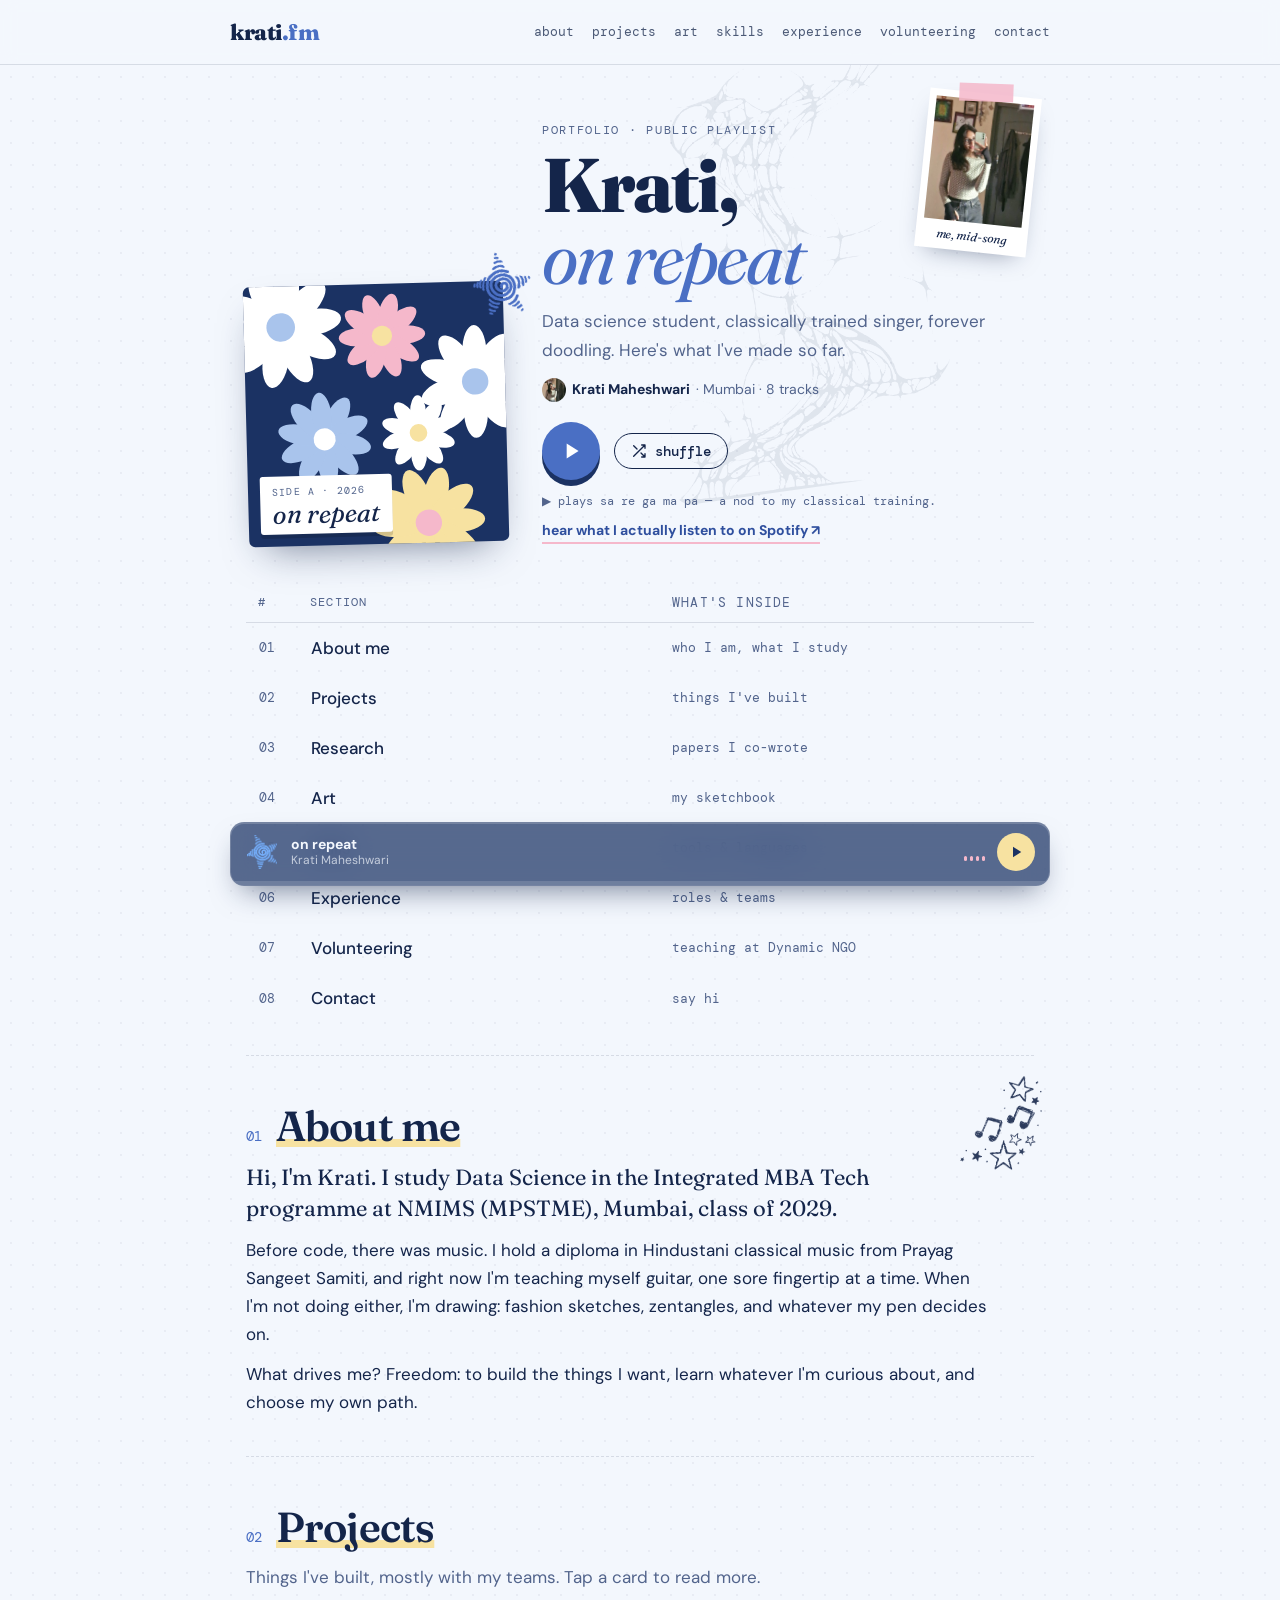
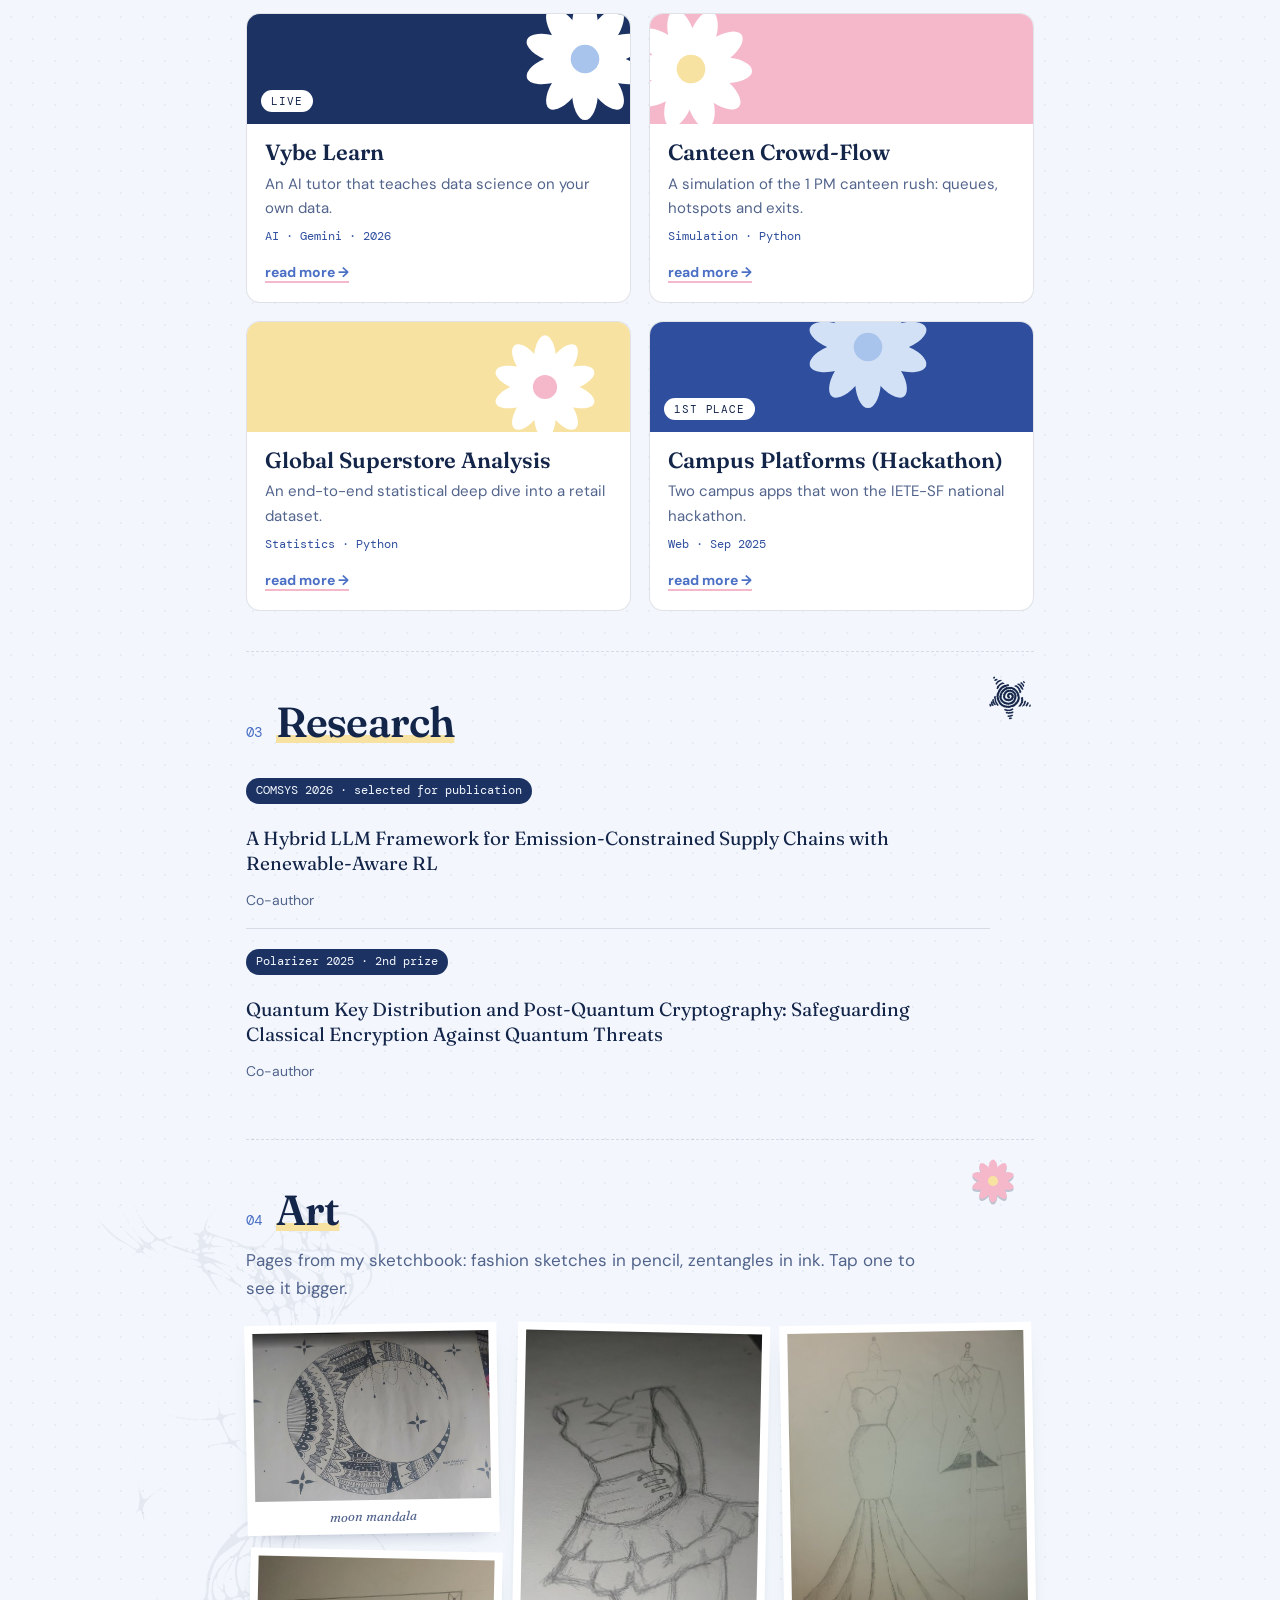
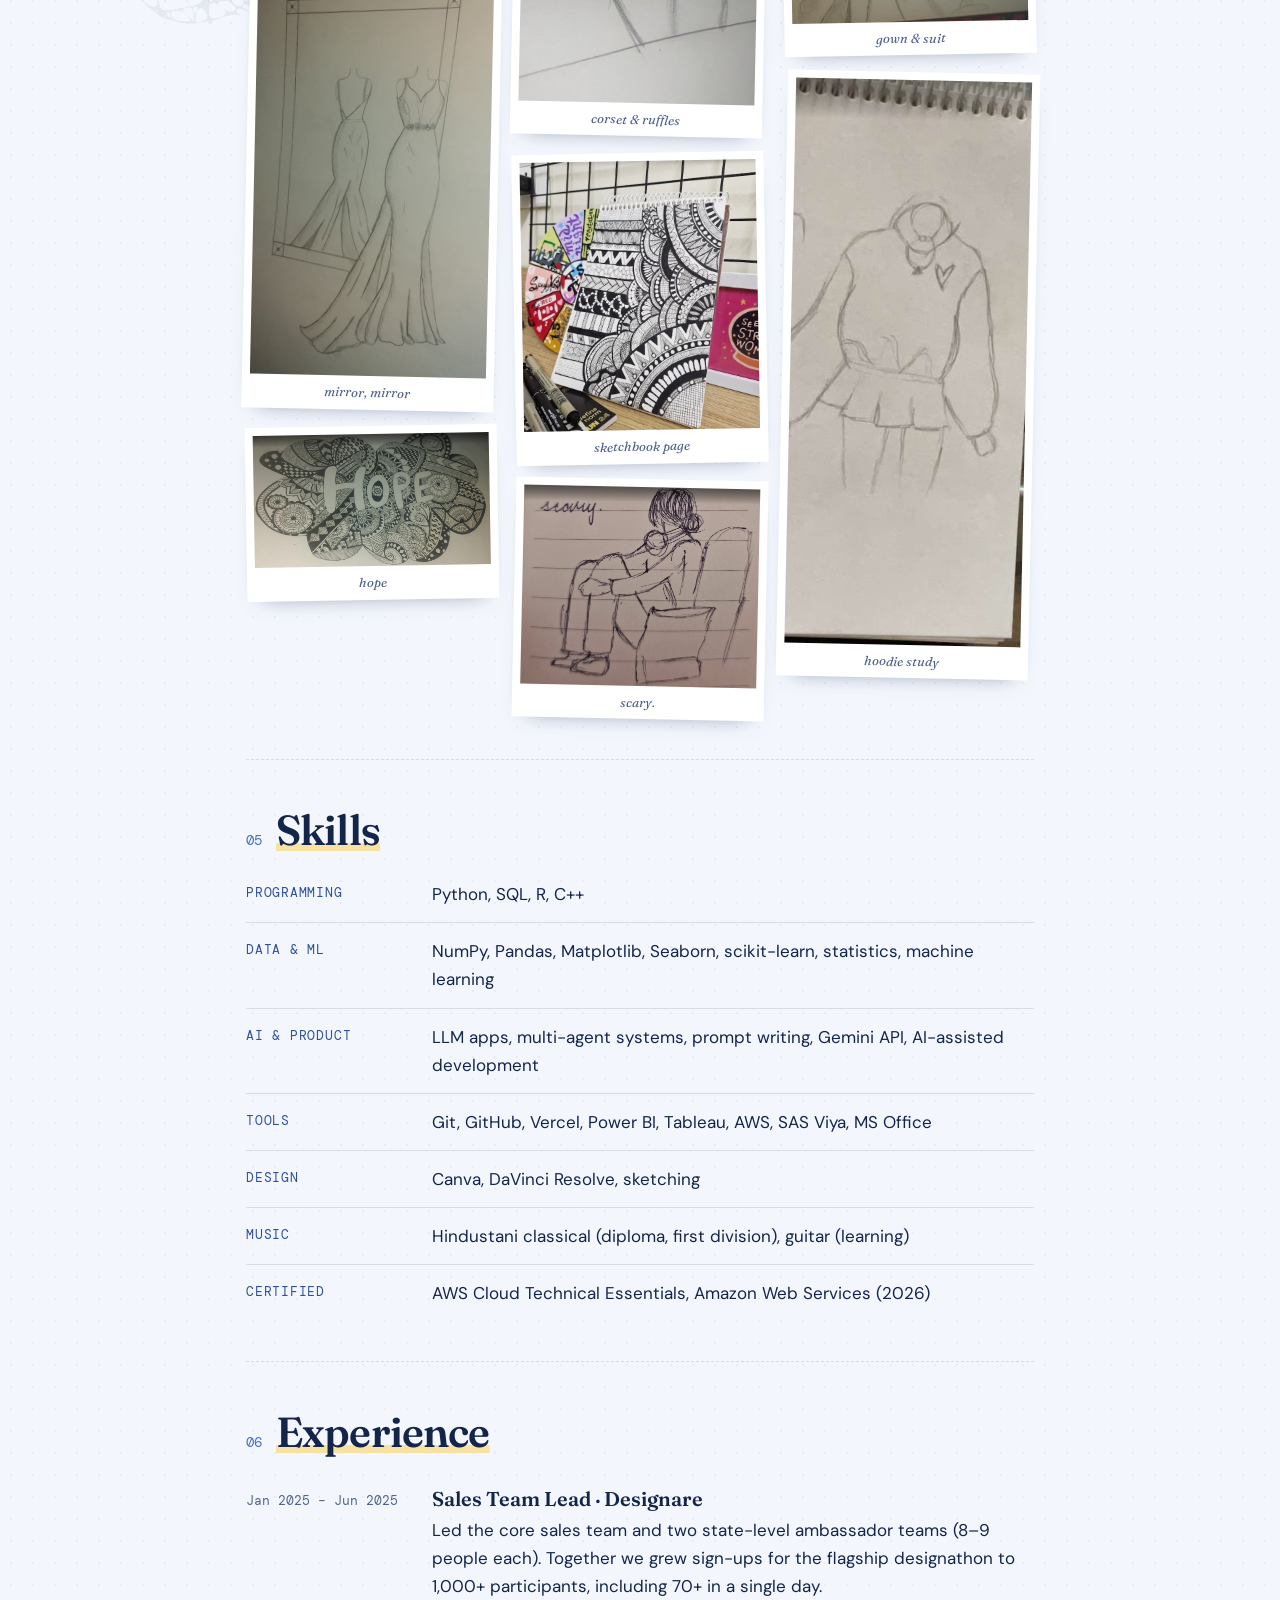
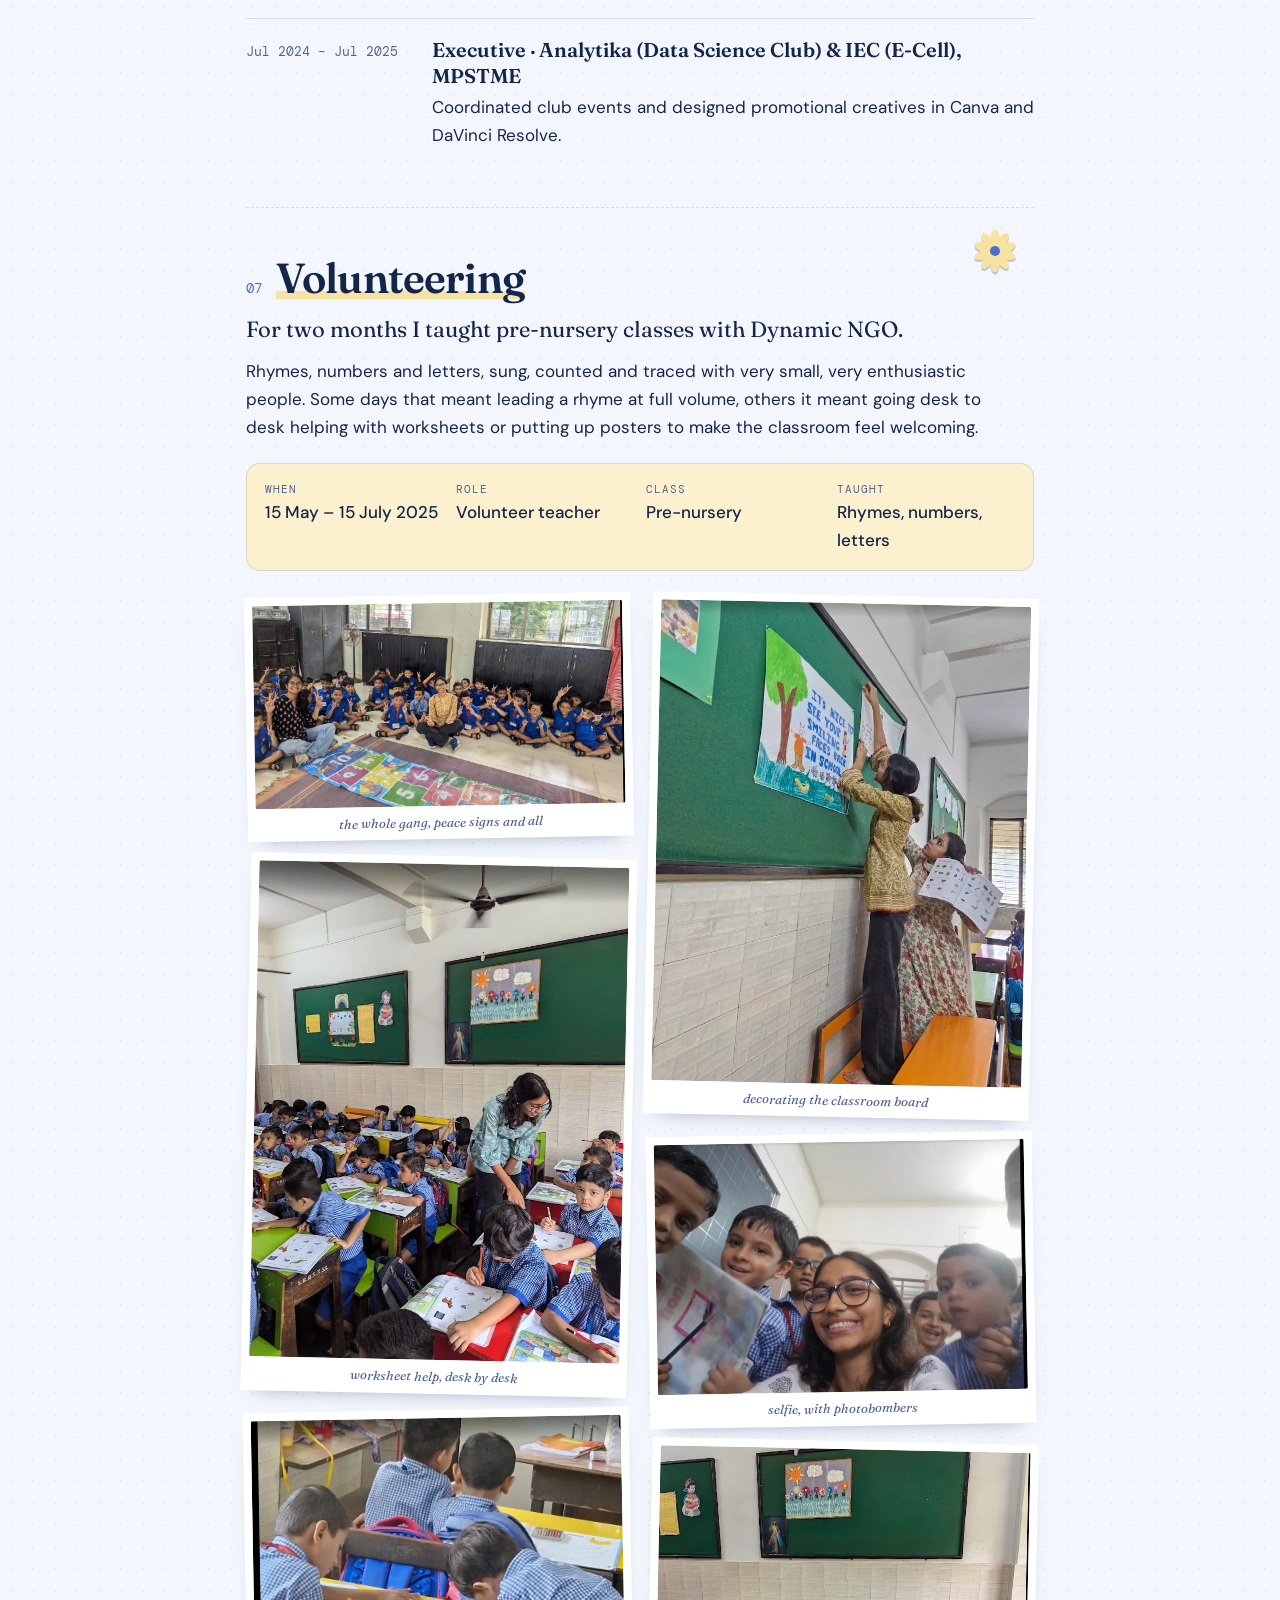
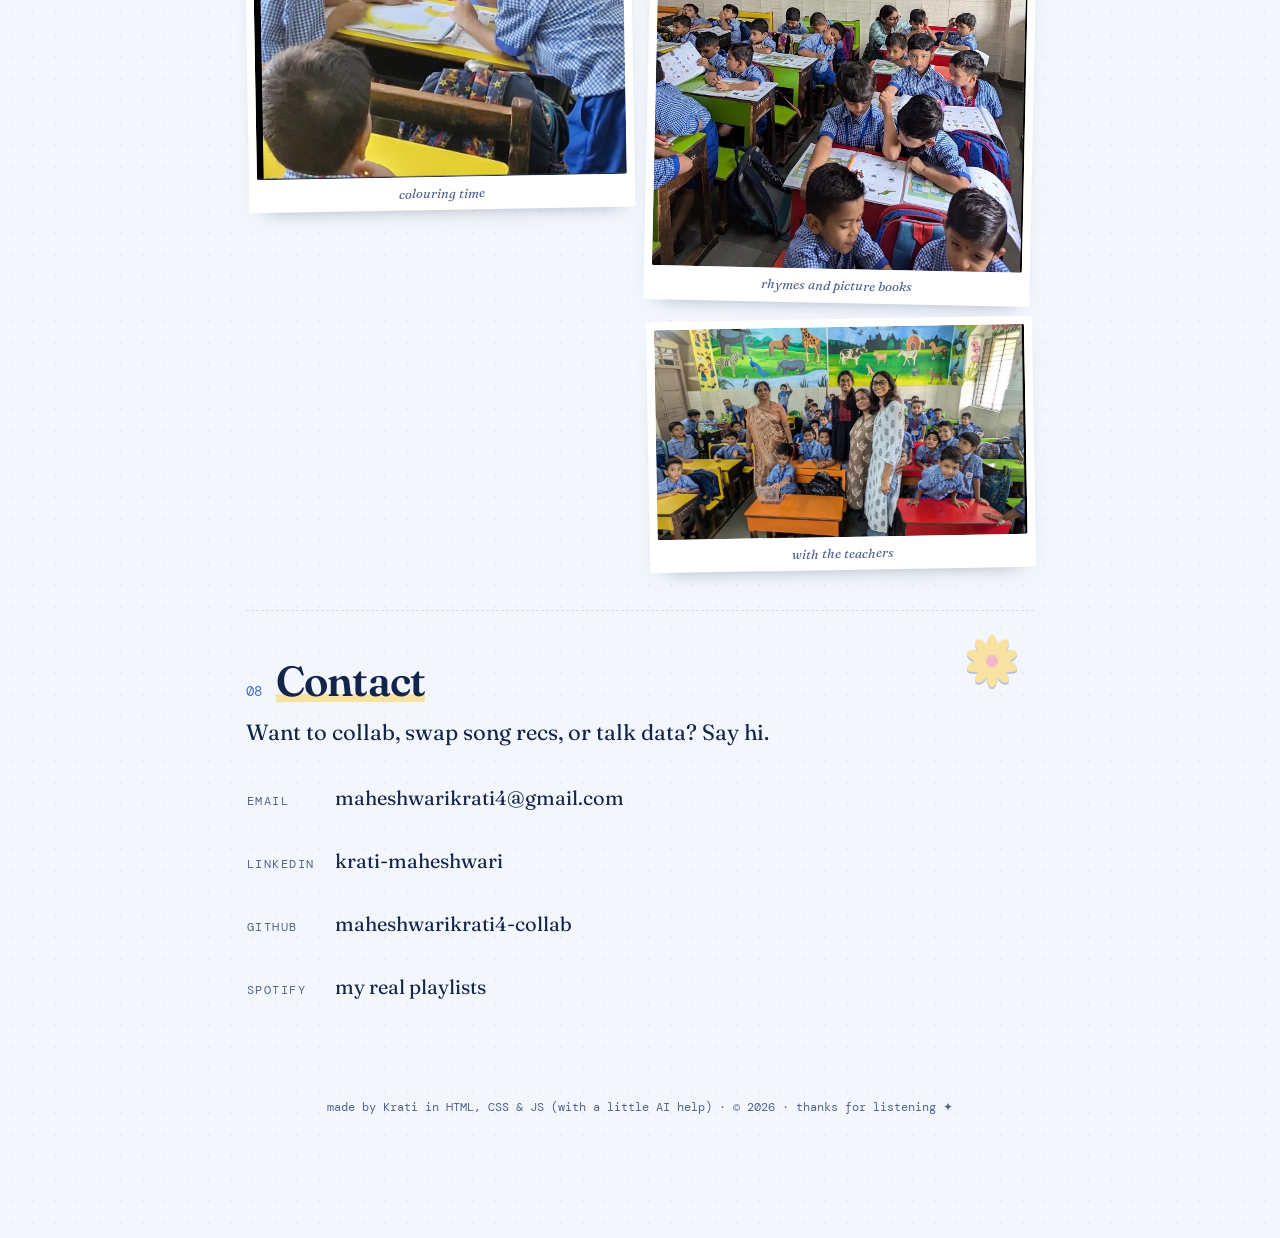
==== commit 8268547f: "Add volunteering section and Vybe Learn screenshot Volunteering with Dynamic NGO (May-July 2025) wit" ====
--- a/index.html
+++ b/index.html
@@ -9,7 +9,7 @@
   <link rel="preconnect" href="https://fonts.googleapis.com">
   <link rel="preconnect" href="https://fonts.gstatic.com" crossorigin>
   <link href="https://fonts.googleapis.com/css2?family=Fraunces:ital,opsz,wght@0,9..144,400;0,9..144,600;0,9..144,800;1,9..144,400&family=DM+Sans:wght@400;500;700&family=DM+Mono:wght@400;500&display=swap" rel="stylesheet">
-  <link rel="stylesheet" href="style.css?v=4">
+  <link rel="stylesheet" href="style.css?v=6">
 </head>
 <body>
 
@@ -40,6 +40,7 @@
       <a href="#art">art</a>
       <a href="#skills">skills</a>
       <a href="#experience">experience</a>
+      <a href="#volunteering">volunteering</a>
       <a href="#contact">contact</a>
     </nav>
   </header>
@@ -68,7 +69,7 @@
         <p class="album-sub">Data science student, classically trained singer, forever doodling. Here's what I've made so far.</p>
         <p class="album-facts">
           <img class="avatar" src="assets/krati.jpg" alt="">
-          <strong>Krati Maheshwari</strong> · Mumbai · 7 tracks
+          <strong>Krati Maheshwari</strong> · Mumbai · 8 tracks
         </p>
         <div class="controls">
           <button class="play-big" id="playBig" aria-label="Play a little sargam">
@@ -102,7 +103,8 @@
         <li><a href="#art"><span class="n">04</span><span class="t">Art</span><span class="tl-album">my sketchbook</span></a></li>
         <li><a href="#skills"><span class="n">05</span><span class="t">Skills</span><span class="tl-album">tools &amp; languages</span></a></li>
         <li><a href="#experience"><span class="n">06</span><span class="t">Experience</span><span class="tl-album">roles &amp; teams</span></a></li>
-        <li><a href="#contact"><span class="n">07</span><span class="t">Contact</span><span class="tl-album">say hi</span></a></li>
+        <li><a href="#volunteering"><span class="n">07</span><span class="t">Volunteering</span><span class="tl-album">teaching at Dynamic NGO</span></a></li>
+        <li><a href="#contact"><span class="n">08</span><span class="t">Contact</span><span class="tl-album">say hi</span></a></li>
       </ol>
     </section>
 
@@ -238,9 +240,34 @@
       </ol>
     </section>
 
-    <!-- ===== 07 CONTACT ===== -->
+    <!-- ===== 07 VOLUNTEERING ===== -->
+    <section class="track" id="volunteering" data-title="Volunteering">
+      <header class="track-head"><span class="n">07</span><h2>Volunteering</h2></header>
+      <div class="track-body">
+        <p class="lead">For two months I taught pre-nursery classes with Dynamic NGO.</p>
+        <p>Rhymes, numbers and letters, sung, counted and traced with very small, very enthusiastic people. Some days that meant leading a rhyme at full volume, others it meant going desk to desk helping with worksheets or putting up posters to make the classroom feel welcoming.</p>
+      </div>
+      <dl class="facts vol-facts">
+        <div><dt>When</dt><dd>15 May – 15 July 2025</dd></div>
+        <div><dt>Role</dt><dd>Volunteer teacher</dd></div>
+        <div><dt>Class</dt><dd>Pre-nursery</dd></div>
+        <div><dt>Taught</dt><dd>Rhymes, numbers, letters</dd></div>
+      </dl>
+      <div class="gallery photos">
+          <button class="art-item" data-full="assets/ngo/class-group.jpg"><img src="assets/ngo/class-group.jpg" alt="Krati and another volunteer sitting on the floor with a big group of pre-nursery kids making peace signs, a number hopscotch mat in front" loading="lazy"><span>the whole gang, peace signs and all</span></button>
+          <button class="art-item" data-full="assets/ngo/helping-worksheets.jpg"><img src="assets/ngo/helping-worksheets.jpg" alt="Krati leaning over to help children working on their workbooks in a bright classroom" loading="lazy"><span>worksheet help, desk by desk</span></button>
+          <button class="art-item" data-full="assets/ngo/colouring.jpg"><img src="assets/ngo/colouring.jpg" alt="Two children from behind, colouring yellow shapes on worksheets at a yellow desk" loading="lazy"><span>colouring time</span></button>
+          <button class="art-item" data-full="assets/ngo/poster-board.jpg"><img src="assets/ngo/poster-board.jpg" alt="Krati pinning a hand-painted welcome-back poster onto a green board while a friend holds a book" loading="lazy"><span>decorating the classroom board</span></button>
+          <button class="art-item" data-full="assets/ngo/selfie-kids.jpg"><img src="assets/ngo/selfie-kids.jpg" alt="Smiling selfie of Krati surrounded by curious, grinning kids" loading="lazy"><span>selfie, with photobombers</span></button>
+          <button class="art-item" data-full="assets/ngo/reading-time.jpg"><img src="assets/ngo/reading-time.jpg" alt="Kids reading picture books at their desks while Krati sits with a few of them at the back" loading="lazy"><span>rhymes and picture books</span></button>
+          <button class="art-item" data-full="assets/ngo/classroom-team.jpg"><img src="assets/ngo/classroom-team.jpg" alt="Krati with teachers and a fellow volunteer in a classroom with an animal mural, kids at their desks" loading="lazy"><span>with the teachers</span></button>
+      </div>
+      <svg class="sticker-svg s-daisy-v" aria-hidden="true"><use href="#daisy"/></svg>
+    </section>
+
+    <!-- ===== 08 CONTACT ===== -->
     <section class="track outro" id="contact" data-title="Contact">
-      <header class="track-head"><span class="n">07</span><h2>Contact</h2></header>
+      <header class="track-head"><span class="n">08</span><h2>Contact</h2></header>
       <div class="track-body">
         <p class="lead">Want to collab, swap song recs, or talk data? Say hi.</p>
         <ul class="contact">
@@ -279,7 +306,7 @@
     <div class="nb-progress" aria-hidden="true"><span id="nbBar"></span></div>
   </div>
 
-  <script src="script.js?v=4"></script>
-  <script src="notes.js?v=4"></script>
+  <script src="script.js?v=6"></script>
+  <script src="notes.js?v=6"></script>
 </body>
 </html>
--- a/style.css
+++ b/style.css
@@ -499,3 +499,23 @@
   .card, .art-item, .tracklist a, .contact a, .p-nav a { transition: none; }
   .card:hover, .art-item:hover, .tracklist a:hover { transform: none; }
 }
+
+/* app screenshot in a little browser window */
+.shot { margin: 0 0 24px; max-width: 620px; }
+.shot > a { display: block; }
+.shot-bar {
+  display: flex; align-items: center; gap: 6px;
+  background: var(--navy); padding: 8px 12px; border-radius: 12px 12px 0 0;
+}
+.shot-bar i { width: 9px; height: 9px; border-radius: 50%; background: var(--pink); }
+.shot-bar i:nth-child(2) { background: var(--butter); }
+.shot-bar i:nth-child(3) { background: var(--sky); }
+.shot-bar span { margin-left: 10px; font-family: var(--mono); font-size: 12px; color: var(--powder); opacity: .8; }
+.shot img { width: 100%; border-radius: 0 0 12px 12px; box-shadow: 0 18px 36px -20px rgba(20,37,74,.6); }
+.shot figcaption { font-family: var(--serif); font-style: italic; font-size: 14px; color: var(--ink-soft); margin-top: 8px; }
+
+/* volunteering */
+.vol-facts { margin: 22px 0 24px; }
+.photos { columns: 2 260px; }
+.photos .art-item img { border-radius: 2px; }
+.s-daisy-v { right: 16px; top: 20px; --petal: var(--butter); --heart: var(--blue); }
